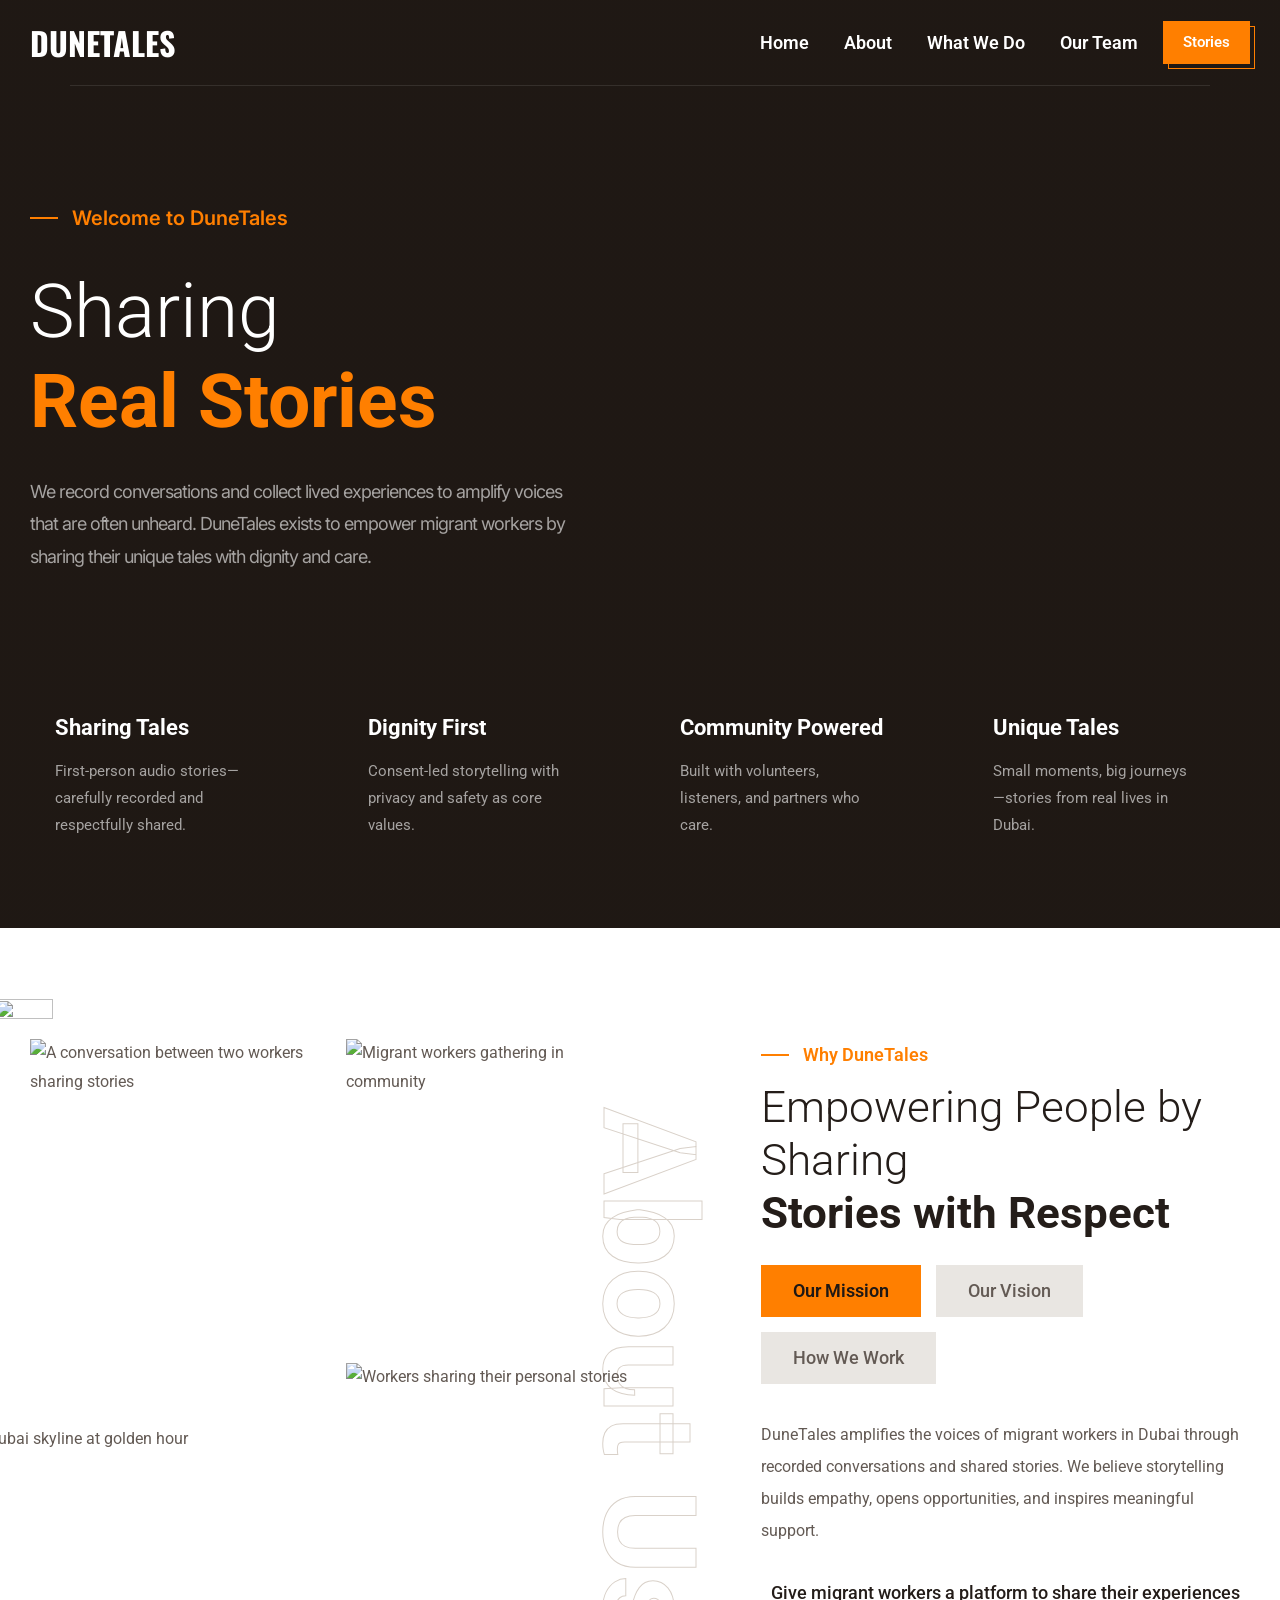
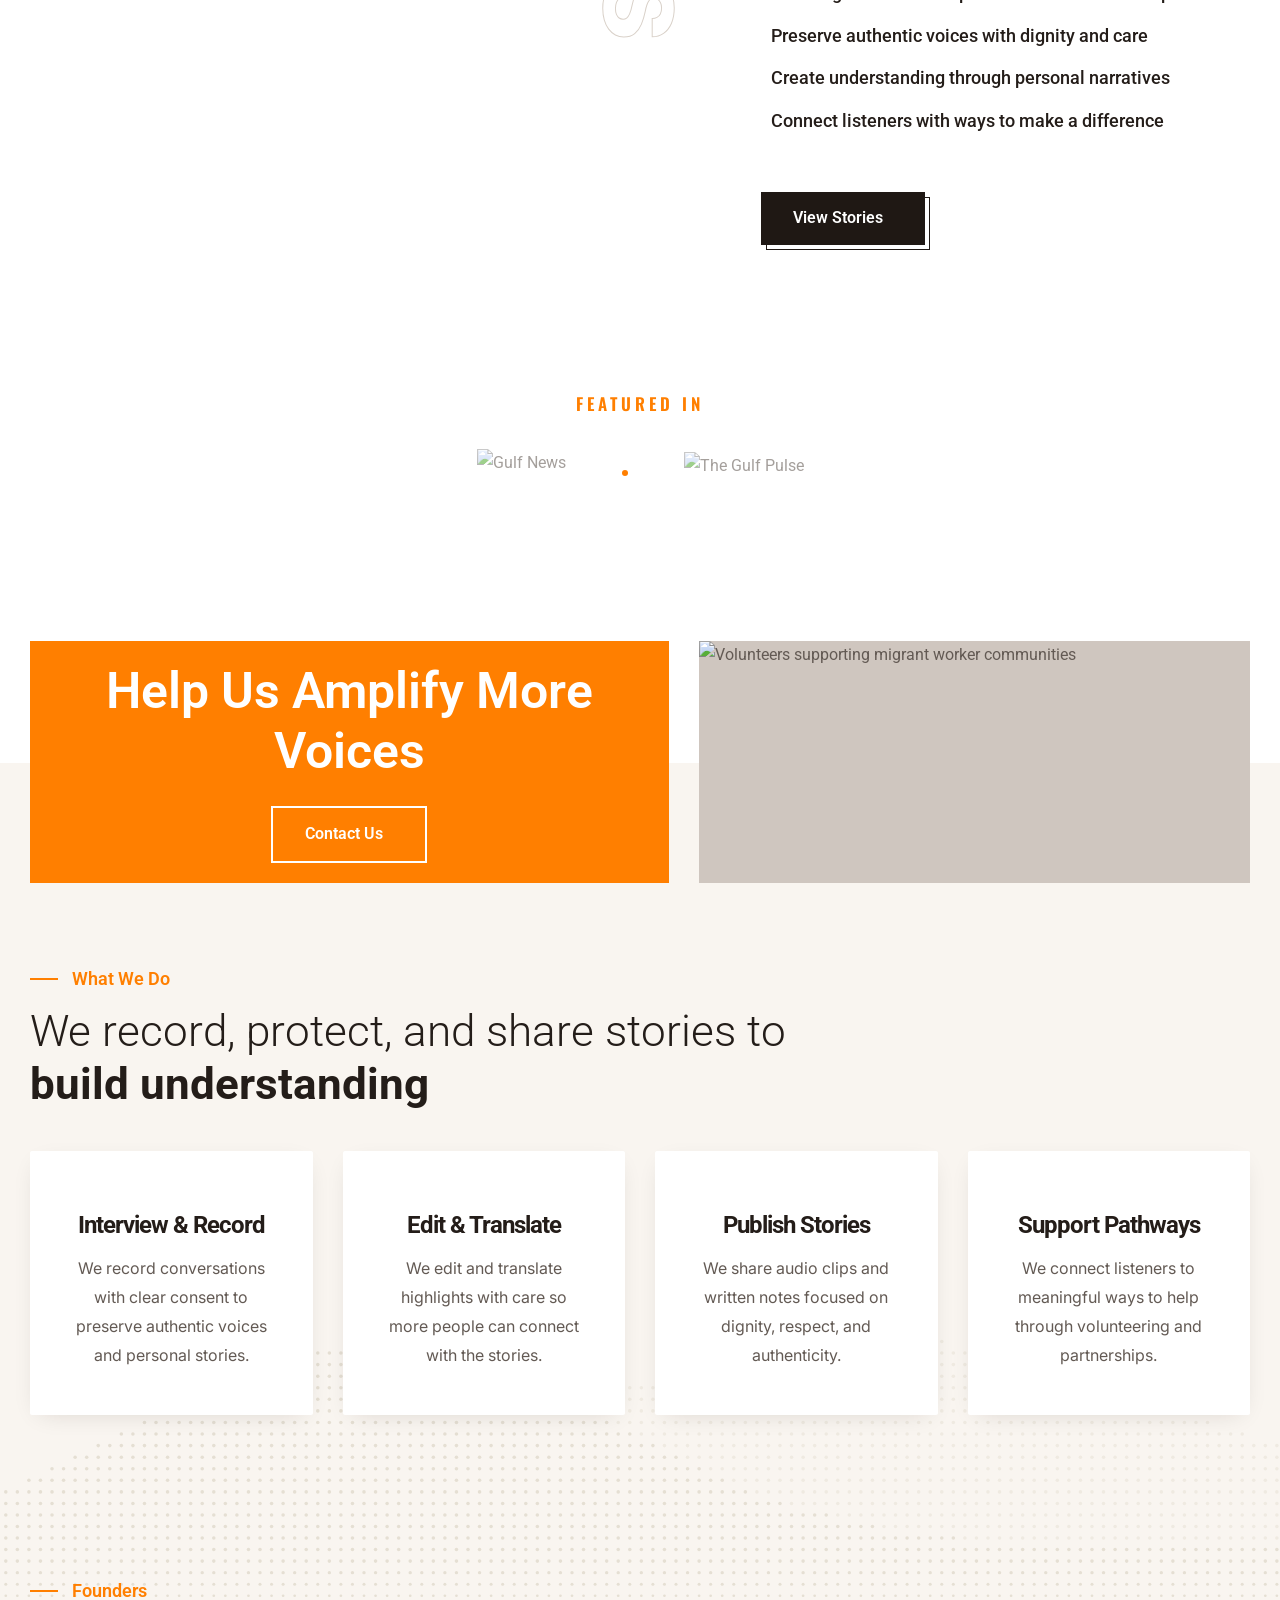
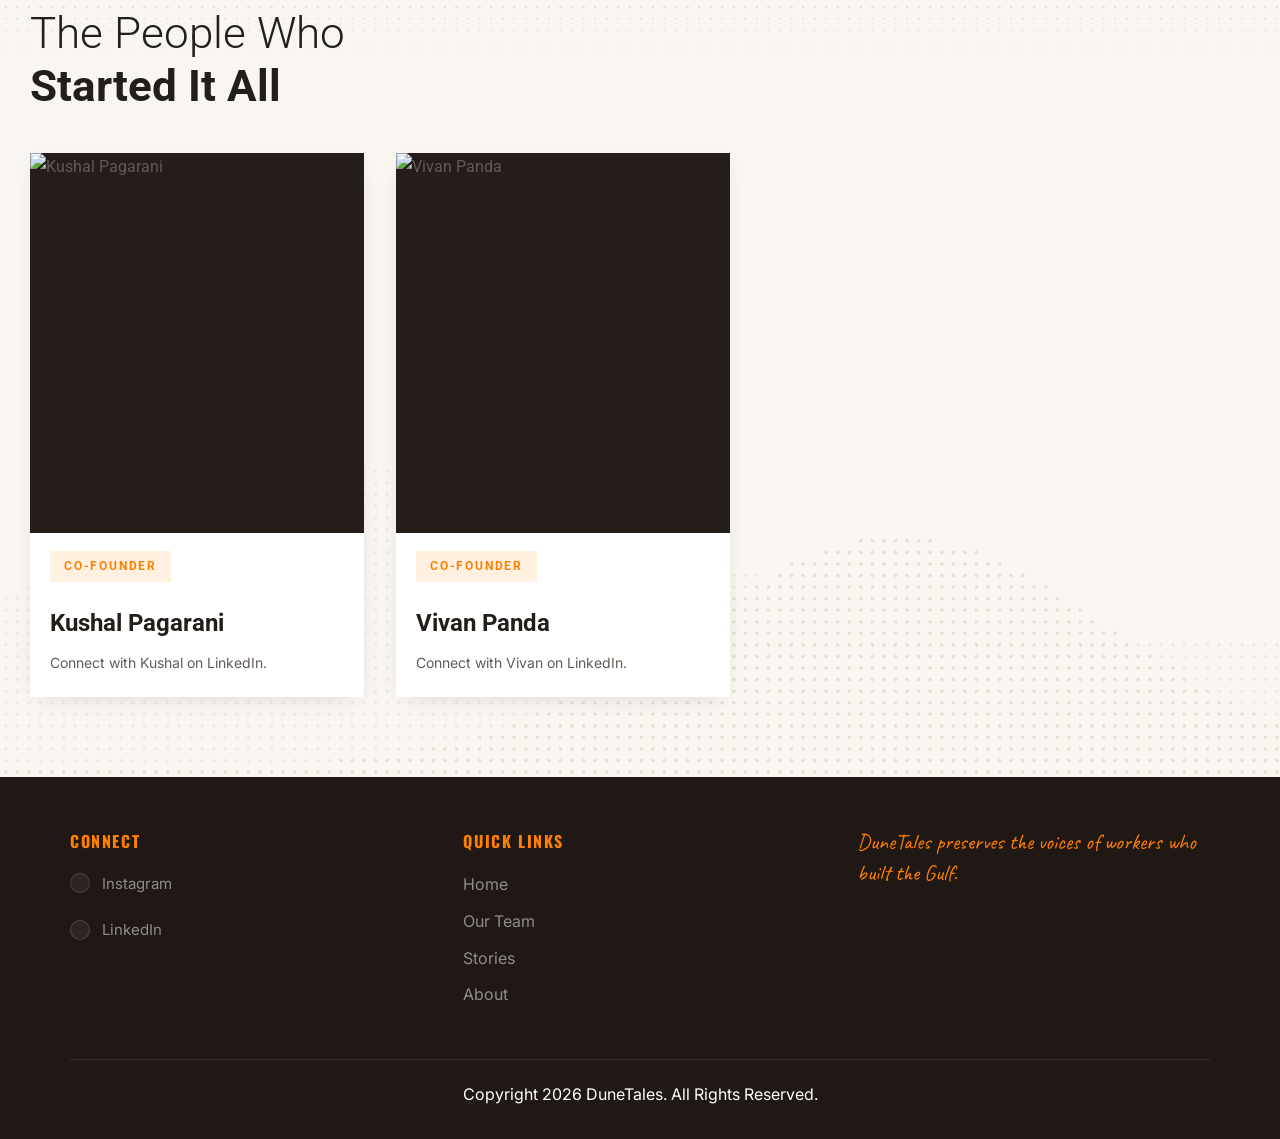
==== index.html @ 38a5aae6 "Landing rework: unified orange palette, motion system, dune motif - Single brand orange #ff7f00 ever" ====
<!DOCTYPE html>
<html lang="en">

<head>
  <meta charset="UTF-8">
  <meta http-equiv="X-UA-Compatible" content="IE=edge">
  <meta name="viewport" content="width=device-width, initial-scale=1.0">
  <title>DuneTales - Voices of Migrant Workers in Dubai</title>

  <!-- 
    - favicon
  -->
  <link rel="shortcut icon" href="./favicon.ico" type="image/svg+xml">

  <!-- 
    - custom css link
  -->
  <link rel="stylesheet" href="./assets/css/style.css?v=ff7f00">

  <!-- 
    - google font link
  -->
  <link rel="preconnect" href="https://fonts.googleapis.com">
  <link rel="preconnect" href="https://fonts.gstatic.com" crossorigin>
  <link
    href="https://fonts.googleapis.com/css2?family=Inter:wght@400;500;600&family=Roboto:wght@300;400;500;700&family=Oswald:wght@600&family=Caveat:wght@500;700&display=swap"
    rel="stylesheet">

  <style>
    /* Continues the warm off-white band started by the What We Do section,
       so the light middle of the page reads as one zone. The dotted dune
       silhouette matches the halftone world map behind What We Do. */
    .team-founders {
      background-color: var(--baby-powder);
      background-image:
        url('./assets/images/founders-dunes-top.svg'),
        url('./assets/images/founders-dunes.svg');
      background-repeat: no-repeat, no-repeat;
      background-position: center top, center bottom;
      background-size: 100% auto, 100% auto;
    }

    .founders-grid {
      display: grid;
      grid-template-columns: repeat(2, 1fr);
      gap: 32px;
      margin-block-start: 40px;
      max-width: 700px;
      align-items: stretch;
    }

    .founder-card {
      background-color: var(--white);
      box-shadow: var(--card-shadow);
      outline: 3px solid transparent;
      transition: outline-color var(--transition-2), transform var(--transition-2), box-shadow var(--transition-2);
      display: flex;
      flex-direction: column;
      min-height: 100%;
      width: 100%;
    }

    .founder-card:hover {
      outline-color: var(--pistachio);
      transform: translateY(-4px);
      box-shadow: var(--card-shadow-hover);
    }

    .founder-photo-placeholder {
      width: 100%;
      height: 380px;
      background-color: var(--eerie-black-2);
      display: flex;
      align-items: center;
      justify-content: center;
      flex-shrink: 0;
      overflow: hidden;
    }

    .founder-photo-placeholder img {
      width: 100%;
      height: 100%;
      object-fit: cover;
      object-position: center top;
      display: block;
    }

    .founder-photo-placeholder img.founder-photo--vivan {
      object-position: center 25%;
    }

    .founder-initials {
      font-family: var(--ff-oswald);
      font-size: 6rem;
      color: hsla(0, 0%, 100%, 0.1);
    }

    .founder-card-body {
      padding: 18px 20px 22px;
    }

    .founder-role-badge {
      display: inline-block;
      background-color: var(--amber-glow);
      color: var(--accent-deep);
      font-size: 1.2rem;
      font-weight: 700;
      text-transform: uppercase;
      letter-spacing: 0.15em;
      padding: 5px 14px;
      margin-block-end: 14px;
    }

    .founder-name {
      margin-block: 8px;
    }

    .founder-bio {
      color: var(--granite-gray);
      font-family: var(--ff-inter);
      font-size: 1.4rem;
      line-height: 1.75;
      margin: 0;
    }

    .team-grid-section {
      background-color: var(--baby-powder);
    }

    .team-list {
      display: grid;
      grid-template-columns: repeat(4, 1fr);
      gap: 32px;
      margin-block-start: 40px;
    }


    .team-card {
      background-color: var(--white);
      box-shadow: var(--card-shadow);
      outline: 3px solid transparent;
      transition: outline-color var(--transition-2), transform var(--transition-2), box-shadow var(--transition-2);
      display: flex;
      flex-direction: column;
      width: 100%;
    }

    .team-card:hover {
      outline-color: var(--pistachio);
      transform: translateY(-4px);
      box-shadow: var(--card-shadow-hover);
    }

    .team-card-photo {
      width: 100%;
      aspect-ratio: 4 / 3.5;
      background-color: var(--eerie-black-2);
      position: relative;
      overflow: hidden;
      display: flex;
      align-items: center;
      justify-content: center;
      flex-shrink: 0;
    }

    .team-initials {
      font-family: var(--ff-oswald);
      font-size: 6rem;
      font-weight: 600;
      color: hsla(0, 0%, 100%, 0.12);
    }

    .team-card-accent-bar {
      position: absolute;
      bottom: 0;
      left: 0;
      right: 0;
      height: 5px;
      background-color: var(--pistachio);
    }

    .team-card-body {
      padding: 16px 18px 20px;
    }

    .team-card-role {
      font-size: 1.1rem;
      font-weight: 700;
      text-transform: uppercase;
      letter-spacing: 0.15em;
      color: var(--accent-deep);
      display: block;
      margin-block-end: 6px;
    }

    .team-card-name {
      font-size: 2rem;
      margin-block: 4px 10px;
    }

    .team-card-text {
      font-family: var(--ff-inter);
      font-size: 1.4rem;
      line-height: 1.75;
      color: var(--granite-gray);
      margin: 0;
    }


    @media (max-width: 900px) {
      .founders-grid {
        grid-template-columns: repeat(2, 1fr);
      }

      .team-list {
        grid-template-columns: repeat(2, 1fr);
      }
    }

    @media (max-width: 600px) {
      .founders-grid {
        grid-template-columns: 1fr;
      }
    }

    @media (max-width: 560px) {
      .team-list {
        grid-template-columns: 1fr;
      }
    }
  </style>
</head>

<body>

  <!-- 
    - #HEADER
  -->

  <header class="header" data-header>
    <div class="container">

      <h1>
        <a href="/" class="logo">DuneTales</a>
      </h1>

      <button class="nav-open-btn" aria-label="Open Menu" data-nav-open-btn>
        <ion-icon name="menu-outline"></ion-icon>
      </button>

      <nav class="navbar" data-navbar>

        <button class="nav-close-btn" aria-label="Close Menu" data-nav-close-btn>
          <ion-icon name="close-outline"></ion-icon>
        </button>

        <a href="/" class="logo">DuneTales</a>

        <ul class="navbar-list">

          <li>
            <a href="/" class="navbar-link">
              <span>Home</span>

              <ion-icon name="chevron-forward-outline" aria-hidden="true"></ion-icon>
            </a>
          </li>

          <li class="desktop-only">
            <a href="/#about" class="navbar-link">
              <span>About</span>

              <ion-icon name="chevron-forward-outline" aria-hidden="true"></ion-icon>
            </a>
          </li>

          <li class="desktop-only">
            <a href="/#service" class="navbar-link">
              <span>What We Do</span>

              <ion-icon name="chevron-forward-outline" aria-hidden="true"></ion-icon>
            </a>
          </li>

          <li class="desktop-only">
            <a href="/#team" class="navbar-link">
              <span>Our Team</span>
              <ion-icon name="chevron-forward-outline" aria-hidden="true"></ion-icon>
            </a>
          </li>

          <li>
            <a href="/stories" class="btn btn-primary navbar-btn">
              <span>Stories</span>
            </a>
          </li>

        </ul>

      </nav>



    </div>
  </header>





  <main>
    <article>

      <!-- 
        - #HERO
      -->

      <section class="hero" id="home">
        <div class="container">

          <p class="section-subtitle">
            <span>Welcome to DuneTales</span>
          </p>

          <h2 class="h1 hero-title">
            Sharing <strong>Real Stories</strong>
          </h2>

          <p class="hero-text">
            We record conversations and collect lived experiences to amplify voices that are often unheard.
            DuneTales exists to empower migrant workers by sharing their unique tales with dignity and care.
          </p>

        </div>
      </section>





      <!-- 
        - #FEATURES
      -->

      <section class="section features">
        <div class="container">

          <ul class="features-list">

            <li class="features-item" data-reveal>
              <div class="item-icon">
                <ion-icon name="mic-outline"></ion-icon>
              </div>

              <div>
                <h3 class="h4 item-title">Sharing Tales</h3>

                <p class="item-text">
                  First-person audio stories—carefully recorded and respectfully shared.
                </p>
              </div>
            </li>

            <li class="features-item" data-reveal style="--reveal-delay: 0.08s;">
              <div class="item-icon">
                <ion-icon name="heart-outline"></ion-icon>
              </div>

              <div>
                <h3 class="h4 item-title">Dignity First</h3>

                <p class="item-text">
                  Consent-led storytelling with privacy and safety as core values.
                </p>
              </div>
            </li>

            <li class="features-item" data-reveal style="--reveal-delay: 0.16s;">
              <div class="item-icon">
                <ion-icon name="people-outline"></ion-icon>
              </div>

              <div>
                <h3 class="h4 item-title">Community Powered</h3>

                <p class="item-text">
                  Built with volunteers, listeners, and partners who care.
                </p>
              </div>
            </li>

            <li class="features-item" data-reveal style="--reveal-delay: 0.24s;">
              <div class="item-icon">
                <ion-icon name="book-outline"></ion-icon>
              </div>

              <div>
                <h3 class="h4 item-title">Unique Tales</h3>

                <p class="item-text">
                  Small moments, big journeys—stories from real lives in Dubai.
                </p>
              </div>
            </li>

          </ul>

        </div>
      </section>





      <!-- 
        - #ABOUT
      -->

      <section class="section about" id="about">
        <div class="container">

          <div class="about-banner" data-reveal>

            <h2 class="deco-title">About Us</h2>

            <img src="./assets/images/deco-img.png" width="58" height="261" alt="" class="deco-img">

            <div class="banner-row">

              <div class="banner-col">
                <img src="./assets/images/about-banner-1.jpg" width="315" height="380" loading="lazy" alt="A conversation between two workers sharing stories"
                  class="about-img w-100">

                <img src="./assets/images/about-banner-2.jpg" width="386" height="250" loading="lazy" alt="Dubai skyline at golden hour"
                  class="about-img about-img-2 w-100">
              </div>

              <div class="banner-col">
                <img src="./assets/images/about-banner-3.jpg" width="250" height="277" loading="lazy" alt="Migrant workers gathering in community"
                  class="about-img about-img-3 w-100">

                <img src="./assets/images/about-banner-4.jpg" width="315" height="380" loading="lazy" alt="Workers sharing their personal stories"
                  class="about-img w-100">
              </div>

            </div>

          </div>

          <div class="about-content" data-reveal style="--reveal-delay: 0.1s;">

            <p class="section-subtitle">
              <span>Why DuneTales</span>
            </p>

            <h2 class="h2 section-title">
              Empowering People by Sharing <strong>Stories with Respect</strong>
            </h2>

            <ul class="tab-nav">

              <li>
                <button class="tab-btn active" onclick="showTab(0)">Our Mission</button>
              </li>

              <li>
                <button class="tab-btn" onclick="showTab(1)">Our Vision</button>
              </li>

              <li>
                <button class="tab-btn" onclick="showTab(2)">How We Work</button>
              </li>

            </ul>

            <!-- Tab 1: Our Mission -->
            <div class="tab-content" id="tab-0">

              <p class="section-text">
                DuneTales amplifies the voices of migrant workers in Dubai through recorded conversations and shared stories.
                We believe storytelling builds empathy, opens opportunities, and inspires meaningful support.
              </p>

              <ul class="tab-list">

                <li class="tab-item">
                  <div class="item-icon">
                    <ion-icon name="checkmark-circle"></ion-icon>
                  </div>

                  <p class="tab-text">Give migrant workers a platform to share their experiences</p>
                </li>

                <li class="tab-item">
                  <div class="item-icon">
                    <ion-icon name="checkmark-circle"></ion-icon>
                  </div>

                  <p class="tab-text">Preserve authentic voices with dignity and care</p>
                </li>

                <li class="tab-item">
                  <div class="item-icon">
                    <ion-icon name="checkmark-circle"></ion-icon>
                  </div>

                  <p class="tab-text">Create understanding through personal narratives</p>
                </li>

                <li class="tab-item">
                  <div class="item-icon">
                    <ion-icon name="checkmark-circle"></ion-icon>
                  </div>

                  <p class="tab-text">Connect listeners with ways to make a difference</p>
                </li>

              </ul>

              <button onclick="window.location.href='/stories'" class="btn btn-secondary">
                <span>View Stories</span>

                <ion-icon name="arrow-forward-outline" aria-hidden="true"></ion-icon>
              </button>

            </div>

            <!-- Tab 2: Our Vision -->
            <div class="tab-content" id="tab-1" style="display: none;">

              <p class="section-text">
                We envision a world where every migrant worker's story is heard, valued, and respected.
                A future where storytelling bridges communities and drives positive change.
              </p>

              <ul class="tab-list">

                <li class="tab-item">
                  <div class="item-icon">
                    <ion-icon name="checkmark-circle"></ion-icon>
                  </div>

                  <p class="tab-text">A global archive of migrant worker experiences</p>
                </li>

                <li class="tab-item">
                  <div class="item-icon">
                    <ion-icon name="checkmark-circle"></ion-icon>
                  </div>

                  <p class="tab-text">Greater empathy and awareness in host communities</p>
                </li>

                <li class="tab-item">
                  <div class="item-icon">
                    <ion-icon name="checkmark-circle"></ion-icon>
                  </div>

                  <p class="tab-text">Stronger support networks for workers far from home</p>
                </li>

                <li class="tab-item">
                  <div class="item-icon">
                    <ion-icon name="checkmark-circle"></ion-icon>
                  </div>

                  <p class="tab-text">Stories that inspire policy and social change</p>
                </li>

              </ul>

              <button onclick="window.location.href='/stories'" class="btn btn-secondary">
                <span>View Stories</span>

                <ion-icon name="arrow-forward-outline" aria-hidden="true"></ion-icon>
              </button>

            </div>

            <!-- Tab 3: How We Work -->
            <div class="tab-content" id="tab-2" style="display: none;">

              <p class="section-text">
                Our process is built on trust, consent, and collaboration. We work directly with migrant communities
                to capture and share their stories in ways that protect and empower them.
              </p>

              <ul class="tab-list">

                <li class="tab-item">
                  <div class="item-icon">
                    <ion-icon name="checkmark-circle"></ion-icon>
                  </div>

                  <p class="tab-text">Collect stories with informed, clear consent</p>
                </li>

                <li class="tab-item">
                  <div class="item-icon">
                    <ion-icon name="checkmark-circle"></ion-icon>
                  </div>

                  <p class="tab-text">Edit and translate with cultural sensitivity</p>
                </li>

                <li class="tab-item">
                  <div class="item-icon">
                    <ion-icon name="checkmark-circle"></ion-icon>
                  </div>

                  <p class="tab-text">Protect privacy and anonymity when requested</p>
                </li>

                <li class="tab-item">
                  <div class="item-icon">
                    <ion-icon name="checkmark-circle"></ion-icon>
                  </div>

                  <p class="tab-text">Share through audio clips and written highlights</p>
                </li>

              </ul>

              <button onclick="window.location.href='/stories'" class="btn btn-secondary">
                <span>View Stories</span>

                <ion-icon name="arrow-forward-outline" aria-hidden="true"></ion-icon>
              </button>

            </div>

          </div>

        </div>
      </section>





      <!--
        - #PRESS
      -->

      <section class="press-strip">
        <div class="container" data-reveal>
          <p class="press-strip__eyebrow">Featured in</p>
          <div class="press-strip__logos">
            <a class="press-strip__logo" href="https://gulfnews.com/uae/people/how-growing-up-in-the-uae-shaped-pride-purpose-for-these-indian-students-1.500576929" target="_blank" rel="noopener" aria-label="Read the Gulf News article about DuneTales (opens in a new tab)">
              <img src="./assets/images/press/gulf-news.svg" alt="Gulf News" loading="lazy">
            </a>
            <span class="press-strip__dot" aria-hidden="true"></span>
            <a class="press-strip__logo" href="https://thegulfpulse.com/dubai-students-dunetales-migrant-worker-stories/" target="_blank" rel="noopener" aria-label="Read The Gulf Pulse article about DuneTales (opens in a new tab)">
              <img src="./assets/images/press/the-gulf-pulse.svg" alt="The Gulf Pulse" loading="lazy">
            </a>
          </div>
        </div>
      </section>




      <!--
        - #CTA
      -->

      <section class="section cta">
        <div class="container">

          <div class="cta-content" data-reveal>
            <h2 class="h2 section-title">Help Us Amplify More Voices</h2>

            <a href="mailto:dunetalesdubai@gmail.com" class="btn btn-outline">
              <span>Contact Us</span>

              <ion-icon name="mail-outline" aria-hidden="true"></ion-icon>
            </a>
          </div>

          <figure class="cta-banner" data-reveal style="--reveal-delay: 0.1s;">
            <img src="./assets/images/cta-banner.jpg" width="520" height="228" loading="lazy" alt="Volunteers supporting migrant worker communities"
              class="img-cover">
          </figure>

        </div>
      </section>





      <!-- 
        - #SERVICE
      -->

      <section class="section service" id="service"
        style="background-image: url('./assets/images/service-map.png'), url('./assets/images/dunes-service-bottom.svg'); background-position: center top, center bottom; background-repeat: no-repeat, no-repeat; background-size: auto, 100% auto;">
        <div class="container">

          <p class="section-subtitle">
            <span>What We Do</span>
          </p>

          <h2 class="h2 section-title">
            We record, protect, and share stories to <strong>build understanding</strong>
          </h2>

          <ul class="service-list">

            <li data-reveal>
              <div class="service-card">

                <div class="card-icon">
                  <ion-icon name="mic-outline"></ion-icon>
                </div>

                <h3 class="h3 card-title">Interview & Record</h3>

                <p class="card-text">
                  We record conversations with clear consent to preserve authentic voices and personal stories.
                </p>

              </div>
            </li>

            <li data-reveal style="--reveal-delay: 0.08s;">
              <div class="service-card">

                <div class="card-icon">
                  <ion-icon name="document-text-outline"></ion-icon>
                </div>

                <h3 class="h3 card-title">Edit & Translate</h3>

                <p class="card-text">
                  We edit and translate highlights with care so more people can connect with the stories.
                </p>

              </div>
            </li>

            <li data-reveal style="--reveal-delay: 0.16s;">
              <div class="service-card">

                <div class="card-icon">
                  <ion-icon name="megaphone-outline"></ion-icon>
                </div>

                <h3 class="h3 card-title">Publish Stories</h3>

                <p class="card-text">
                  We share audio clips and written notes focused on dignity, respect, and authenticity.
                </p>

              </div>
            </li>

            <li data-reveal style="--reveal-delay: 0.24s;">
              <div class="service-card">

                <div class="card-icon">
                  <ion-icon name="hand-left-outline"></ion-icon>
                </div>

                <h3 class="h3 card-title">Support Pathways</h3>

                <p class="card-text">
                  We connect listeners to meaningful ways to help through volunteering and partnerships.
                </p>

              </div>
            </li>

          </ul>

        </div>
      </section>





      <!--
        - #TEAM
      -->

      <section class="section team-founders" id="team">
        <div class="container">

          <p class="section-subtitle">
            <span>Founders</span>
          </p>
          <h2 class="h2 section-title">The People Who <strong>Started It All</strong></h2>

          <div class="founders-grid" data-reveal>

            <a class="founder-card" href="https://www.linkedin.com/in/kushal-pagarani-333874226/" target="_blank" rel="noopener">
              <div class="founder-photo-placeholder">
                <img src="./assets/images/kushal.png" alt="Kushal Pagarani">
              </div>
              <div class="founder-card-body">
                <span class="founder-role-badge">Co-Founder</span>
                <h3 class="h3 founder-name">Kushal Pagarani</h3>
                <p class="founder-bio">Connect with Kushal on LinkedIn.</p>
              </div>
            </a>

            <a class="founder-card" href="https://www.linkedin.com/in/vivanpanda/" target="_blank" rel="noopener">
              <div class="founder-photo-placeholder">
                <img src="./assets/images/vivan.png" alt="Vivan Panda" class="founder-photo--vivan">
              </div>
              <div class="founder-card-body">
                <span class="founder-role-badge">Co-Founder</span>
                <h3 class="h3 founder-name">Vivan Panda</h3>
                <p class="founder-bio">Connect with Vivan on LinkedIn.</p>
              </div>
            </a>

          </div>
        </div>
      </section>

      <!-- Real team members to be added here.
      <section class="section team-grid-section">
        <div class="container">

          <p class="section-subtitle">
            <span>The Full Team</span>
          </p>
          <h2 class="h2 section-title">The People Who <strong>Make It Happen</strong></h2>

          <ul class="team-list">

            <li>
              <div class="team-card">
                <div class="team-card-photo">
                  <div class="team-initials" aria-hidden="true">S</div>
                  <div class="team-card-accent-bar" aria-hidden="true"></div>
                </div>
                <div class="team-card-body">
                  <span class="team-card-role">Editor &amp; Translator</span>
                  <h3 class="h3 team-card-name">Sara [Surname]</h3>
                  <p class="team-card-text">
                    Translates and shapes raw recordings into stories that
                    travel across languages without losing their heart.
                  </p>
                </div>
              </div>
            </li>

            <li>
              <div class="team-card">
                <div class="team-card-photo">
                  <div class="team-initials" aria-hidden="true">A</div>
                  <div class="team-card-accent-bar" aria-hidden="true"></div>
                </div>
                <div class="team-card-body">
                  <span class="team-card-role">Field Interviewer</span>
                  <h3 class="h3 team-card-name">Ahmad [Surname]</h3>
                  <p class="team-card-text">
                    Meets workers where they are and helps them feel safe enough
                    to share their stories on their own terms.
                  </p>
                </div>
              </div>
            </li>

            <li>
              <div class="team-card">
                <div class="team-card-photo">
                  <div class="team-initials" aria-hidden="true">L</div>
                  <div class="team-card-accent-bar" aria-hidden="true"></div>
                </div>
                <div class="team-card-body">
                  <span class="team-card-role">Digital &amp; Web</span>
                  <h3 class="h3 team-card-name">Lena [Surname]</h3>
                  <p class="team-card-text">
                    Keeps DuneTales accessible online, making sure every story is
                    easy to find, read, and listen to.
                  </p>
                </div>
              </div>
            </li>

            <li>
              <div class="team-card">
                <div class="team-card-photo">
                  <div class="team-initials" aria-hidden="true">A</div>
                  <div class="team-card-accent-bar" aria-hidden="true"></div>
                </div>
                <div class="team-card-body">
                  <span class="team-card-role">Audio Producer</span>
                  <h3 class="h3 team-card-name">[Name]</h3>
                  <p class="team-card-text">
                    Cleans and edits interviews so every voice sounds clear,
                    respectful, and true to the moment.
                  </p>
                </div>
              </div>
            </li>

            <li>
              <div class="team-card">
                <div class="team-card-photo">
                  <div class="team-initials" aria-hidden="true">C</div>
                  <div class="team-card-accent-bar" aria-hidden="true"></div>
                </div>
                <div class="team-card-body">
                  <span class="team-card-role">Community Outreach</span>
                  <h3 class="h3 team-card-name">[Name]</h3>
                  <p class="team-card-text">
                    Builds relationships with worker communities and partners so
                    new voices can be heard with care.
                  </p>
                </div>
              </div>
            </li>

            <li>
              <div class="team-card">
                <div class="team-card-photo">
                  <div class="team-initials" aria-hidden="true">?</div>
                  <div class="team-card-accent-bar" aria-hidden="true"></div>
                </div>
                <div class="team-card-body">
                  <span class="team-card-role">Coming Soon</span>
                  <h3 class="h3 team-card-name">[Name]</h3>
                  <p class="team-card-text">
                    This team member's profile will be added shortly.
                  </p>
                </div>
              </div>
            </li>

          </ul>

        </div>
      </section>
      -->

    </article>
  </main>

  <!-- 
    - #FOOTER
  -->

  <footer class="footer">
    <div class="container">

      <div class="footer__col">
        <h3 class="footer__col-title">Connect</h3>
        <ul class="footer-social">
          <li>
            <a href="https://www.instagram.com/dunetalesdubai/" class="footer-social-link" target="_blank" rel="noopener" aria-label="DuneTales on Instagram">
              <ion-icon name="logo-instagram" aria-hidden="true"></ion-icon>
              <span>Instagram</span>
            </a>
          </li>
          <li>
            <a href="https://www.linkedin.com/company/dunetales/" class="footer-social-link" target="_blank" rel="noopener" aria-label="DuneTales on LinkedIn">
              <ion-icon name="logo-linkedin" aria-hidden="true"></ion-icon>
              <span>LinkedIn</span>
            </a>
          </li>
        </ul>
      </div>

      <div class="footer__col">
        <h3 class="footer__col-title">Quick Links</h3>
        <ul class="footer-list">
          <li><a href="/" class="footer-link">Home</a></li>
          <li><a href="/#team" class="footer-link">Our Team</a></li>
          <li><a href="/stories" class="footer-link">Stories</a></li>
          <li><a href="/#about" class="footer-link">About</a></li>

        </ul>
      </div>

      <div class="footer__col">
        <p class="footer__tagline">DuneTales preserves the voices of workers who built the Gulf.</p>
      </div>

      <div class="footer__bottom">
        <p class="copyright">
          Copyright 2026 <a href="/" class="copyright-link">DuneTales</a>. All Rights Reserved.
        </p>
      </div>

    </div>
  </footer>

  <!-- 
    - #SCROLL TO TOP
  -->
  <button class="scroll-top-btn" data-scroll-top aria-label="Scroll to top">
    <ion-icon name="arrow-up-outline"></ion-icon>
  </button>

  <!-- 
    - custom js link
  -->
  <script src="./assets/js/script.js"></script>

  <script>
    /* Shared scroll reveal. The hidden state only applies under
       .reveal-ready, so nothing disappears if this script fails. */
    const revealEls = document.querySelectorAll('[data-reveal]');

    if (revealEls.length > 0 && 'IntersectionObserver' in window) {
      document.documentElement.classList.add('reveal-ready');

      const observer = new IntersectionObserver((entries) => {
        entries.forEach((entry) => {
          if (entry.isIntersecting) {
            entry.target.classList.add('revealed');
            observer.unobserve(entry.target);
          }
        });
      }, { threshold: 0.15, rootMargin: '0px 0px -40px' });

      revealEls.forEach((el) => observer.observe(el));
    }
  </script>

  <!--
    - ionicon link
  -->
  <script type="module" src="https://unpkg.com/ionicons@5.5.2/dist/ionicons/ionicons.esm.js"></script>
  <script nomodule src="https://unpkg.com/ionicons@5.5.2/dist/ionicons/ionicons.js"></script>

</body>

</html>
---- assets/css/style.css ----
/*-----------------------------------*\
  #style.css
\*-----------------------------------*/

/**
 * copyright 2022 codewithsadee
 */





/*-----------------------------------*\
  #CUSTOM PROPERTY
\*-----------------------------------*/

:root {

  /**
   * colors — "dusk shift" palette
   *
   * Every neutral carries the same warm cast (hue 24–33) so the
   * darks read as desert dusk, not template gray. Legacy variable
   * names are kept and re-pointed so all pages stay in sync.
   *
   * Accent has two tiers:
   *   --pistachio (brand amber)  fills, rules, icons, dark grounds
   *   --accent-deep (ochre)      text-size accents on light grounds
   */

  --bright-yellow-crayola: hsl(40, 100%, 50%);
  --medium-turquoise: hsl(172, 48%, 59%);
  --silver-chalice: hsl(26, 8%, 66%);
  --eerie-black-1: hsl(24, 22%, 10%);
  --eerie-black-2: hsl(24, 18%, 12%);
  --eerie-black-3: hsl(24, 22%, 8%);
  --raisin-black: hsl(24, 18%, 12%);
  --granite-gray: hsl(24, 8%, 36%);
  --sonic-silver: hsl(24, 6%, 45%);
  --pistachio_50: hsla(30, 100%, 50%, 0.5);
  --baby-powder: hsl(33, 45%, 96%);
  --light-gray: hsl(28, 14%, 78%);
  --pistachio: #ff7f00; /* the one brand orange, everywhere */
  --accent-deep: var(--pistachio);
  --amber-glow: hsla(30, 100%, 50%, 0.12);
  --platinum: hsl(30, 14%, 90%);
  --cultured: hsl(30, 16%, 93%);
  --white-60: hsla(0, 0%, 100%, 0.6);
  --white_50: hsla(0, 0%, 100%, 0.5);
  --white_10: hsla(0, 0%, 100%, 0.1);
  --white: hsl(0, 0%, 100%);
  --black: hsl(24, 22%, 8%);
  --jet: hsl(24, 14%, 16%);

  /**
   * typography
   */

  --ff-oswald: 'Oswald', sans-serif;
  --ff-inter: 'Inter', sans-serif;
  --ff-roboto: 'Roboto', sans-serif;

  --fs-1: 13rem;
  --fs-2: 4rem;
  --fs-3: 3.5rem;
  --fs-4: 3rem;
  --fs-5: 2.4rem;
  --fs-6: 2.2rem;
  --fs-7: 2rem;
  --fs-8: 1.8rem;
  --fs-9: 1.5rem;
  --fs-10: 1.4rem;

  --fw-300: 300;
  --fw-500: 500;
  --fw-600: 600;
  --fw-700: 700;

  /**
   * spacing
   */

  --section-padding: 80px;

  /**
   * shadow — warm-tinted so cards sit on sand, not on gray
   */

  --card-shadow: 0 6px 24px -10px hsla(24, 40%, 8%, 0.16);
  --card-shadow-hover: 0 14px 34px -12px hsla(24, 40%, 8%, 0.26);

  /**
   * motion — one easing curve, three durations, everywhere
   */

  --ease-soft: cubic-bezier(0.33, 0.85, 0.4, 0.96);
  --dur-hover: 0.25s;
  --dur-reveal: 0.7s;

  --transition-1: 0.2s var(--ease-soft);
  --transition-2: var(--dur-hover) var(--ease-soft);
  --cubic-in: cubic-bezier(0.51, 0.03, 0.64, 0.28);
  --cubic-out: cubic-bezier(0.33, 0.85, 0.4, 0.96);

}





/*-----------------------------------*\
  #RESET
\*-----------------------------------*/

*,
*::before,
*::after {
  margin: 0;
  padding: 0;
  box-sizing: border-box;
}

li { list-style: none; }

a {
  text-decoration: none;
  color: inherit;
}

a,
img,
span,
time,
input,
strong,
button,
ion-icon { display: block; }

img { height: auto; }

ion-icon { pointer-events: none; }

input,
button {
  background: none;
  border: none;
  font: inherit;
}

input { width: 100%; }

button { cursor: pointer; }

:focus-visible { outline-offset: 4px; }

::selection {
  background-color: var(--pistachio);
  color: var(--eerie-black-1);
}

html {
  font-family: var(--ff-roboto);
  color: var(--granite-gray);
  font-size: 10px;
  scroll-behavior: smooth;
}

body {
  background-color: var(--white);
  font-size: 1.6rem;
  line-height: 1.8;
  overflow-x: hidden;
}

::-webkit-scrollbar { width: 13px; }

::-webkit-scrollbar-track { background-color: var(--cultured); }

::-webkit-scrollbar-thumb { background-color: var(--pistachio); }





/*-----------------------------------*\
  #REUSED STYLE
\*-----------------------------------*/

.container { padding-inline: 15px; }

/* Eyebrow labels: original template typography, opened by a short
   amber rule. On light grounds the text uses the deeper ochre so it
   stays readable. */
.section-subtitle {
  color: var(--color, var(--accent-deep));
  font-size: var(--fs, var(--fs-8));
  font-family: var(--ff, var(--ff-roboto));
  font-weight: var(--fw-600);
  display: flex;
  align-items: center;
  gap: 14px;
}

.section-subtitle::before {
  content: "";
  width: 28px;
  height: 2px;
  background-color: var(--pistachio);
  flex-shrink: 0;
}

/* retire leftover template icons (green-palette era) */
.section-subtitle img { display: none; }

.h1,
.h2 { font-weight: var(--fw-300); }

.h2,
.h3 { line-height: 1.6; }

.h2 {
  font-size: var(--fs-3);
  color: var(--eerie-black-2);
}

.h3 {
  font-size: var(--fs-5);
  color: var(--eerie-black-2);
}

.h4 {
  color: var(--white);
  font-size: var(--fs-6);
}

.btn {
  position: relative;
  background-color: var(--btn-bg, var(--pistachio));
  color: var(--eerie-black-1);
  font-weight: var(--fw-600);
  padding: 12px 32px;
  display: flex;
  align-items: center;
  gap: 10px;
  transition: var(--transition-2);
}

.btn ion-icon {
  --ionicon-stroke-width: 55px;
  font-size: 1.8rem;
}

.btn:not(.btn-outline)::after {
  content: "";
  position: absolute;
  inset: 0;
  border: 1px solid var(--btn-bg, var(--pistachio));
  transform: translate(5px, 5px);
  transition: var(--transition-2);
}

.btn:is(:hover, :focus)::after { transform: translate(0, 0); }

.btn-secondary {
  --btn-bg: var(--eerie-black-1);
  color: var(--white);
}

.btn-secondary:is(:hover, :focus) {
  --btn-bg: var(--pistachio);
  color: var(--eerie-black-1);
}

.btn-outline {
  border: 2px solid currentColor;
  background-color: transparent;
}

.btn-white {
  --btn-bg: var(--platinum);
  color: var(--black);
}

.section { padding-block: var(--section-padding); }

.w-100 { width: 100%; }

.section-text { line-height: 2; }

.img-cover {
  width: 100%;
  height: 100%;
  object-fit: cover;
}




/*-----------------------------------*\
  #HEADER
\*-----------------------------------*/

.lang-switch,
.header-action { display: none; }

.header {
  position: fixed;
  top: 0;
  left: 0;
  width: 100%;
  background-color: transparent;
  padding-block: 10px;
  z-index: 4;
}

.header::after {
  content: "";
  position: absolute;
  bottom: 0;
  left: 50%;
  transform: translateX(-50%);
  width: calc(100% - 140px);
  height: 1px;
  background-color: var(--white_10);
}

.header.active {
  background-color: hsla(24, 22%, 10%, 0.88);
  backdrop-filter: blur(12px);
  -webkit-backdrop-filter: blur(12px);
  box-shadow: 0 1px 0 hsla(30, 100%, 50%, 0.25), 0 10px 30px hsla(24, 40%, 5%, 0.4);
}

.header.active::after { display: none; }

.header .container {
  display: flex;
  justify-content: space-between;
  align-items: center;
  gap: 50px;
}

.logo {
  color: var(--white);
  font-family: var(--ff-oswald);
  font-size: 3.2rem;
  text-transform: uppercase;
}

.nav-open-btn {
  color: var(--white);
  font-size: 3.8rem;
}

.navbar {
  position: fixed;
  background-color: var(--eerie-black-1);
  top: 100%;
  left: 0;
  width: 100%;
  height: 100%;
  outline: 1px solid var(--white_10);
  display: flex;
  flex-direction: column;
  z-index: 1;
  visibility: hidden;
  transition: 0.25s var(--cubic-in);
}

.navbar.active {
  transform: translateY(-100%);
  visibility: visible;
  transition: 0.5s var(--cubic-out);
}

.nav-close-btn {
  color: var(--white);
  font-size: 2.4rem;
  position: absolute;
  top: 15px;
  right: 15px;
}

.nav-close-btn ion-icon { --ionicon-stroke-width: 60px; }

.navbar > .logo {
  font-size: 4rem;
  width: max-content;
  margin-inline: auto;
  margin-block-start: 50px;
}

.navbar-list {
  max-width: 400px;
  width: 100%;
  margin: auto;
  padding-inline: 10px;
  opacity: 0;
  transition: opacity 0.5s var(--ease-soft);
  transition-delay: 0s;
}

.navbar.active .navbar-list {
  opacity: 1;
  transition-delay: 0.25s;
}

.navbar-link {
  color: var(--white);
  font-size: var(--fs-9);
  font-weight: var(--fw-500);
  text-transform: uppercase;
  display: flex;
  justify-content: space-between;
  align-items: center;
  padding-inline: 10px 15px;
  padding-block: 8px;
  transition: var(--transition-1);
}

.navbar-link:is(:hover, :focus) { background-color: var(--pistachio); }

/* navbar button keeps the original white label */
.navbar-btn { color: var(--white); }

.navbar-btn.is-active {
  outline: 2px solid var(--pistachio);
  outline-offset: 2px;
}

/* Hide on mobile menu, show on desktop */
.desktop-only { display: none; }





/*-----------------------------------*\
  #HERO
\*-----------------------------------*/

.hero {
  background-color: var(--eerie-black-1);
  color: var(--white);
  min-height: 700px;
  padding-block: 120px 60px;
  display: grid;
  align-items: center;
}

.hero .section-subtitle {
  --color: var(--pistachio);
  --ff: var(--ff-inter);
  --fs: var(--fs-7);
}

.hero-title {
  font-size: var(--fs-2);
  margin-block: 30px;
  line-height: 1.2;
}

.hero-title strong { color: var(--pistachio); }

.hero-text {
  font-family: var(--ff-inter);
  font-size: var(--fs-8);
  letter-spacing: -1px;
  max-width: 50ch;
  margin-block-end: 30px;
  color: var(--white-60);
}

/* Orchestrated load-in: eyebrow, title, text rise in sequence.
   Uses the same distance and easing as the scroll reveals. */
@keyframes hero-rise {
  from {
    opacity: 0;
    transform: translateY(22px);
  }
  to {
    opacity: 1;
    transform: translateY(0);
  }
}

.hero .section-subtitle,
.hero-title,
.hero-text {
  animation: hero-rise var(--dur-reveal) var(--ease-soft) both;
}

.hero-title { animation-delay: 0.12s; }

.hero-text { animation-delay: 0.24s; }





/*-----------------------------------*\
  #FEATURES
\*-----------------------------------*/

.features {
  padding-block-start: 0;
  background-color: var(--eerie-black-1);
}

.features-list {
  display: grid;
  gap: 30px;
}

.features-item {
  display: flex;
  align-items: flex-start;
  gap: 25px;
}

.features-item .item-icon {
  color: var(--pistachio);
  font-size: 5.5rem;
  margin-block-start: 10px;
} 

.features-item .item-icon ion-icon { --ionicon-stroke-width: 25px; }

.features-item .item-title { margin-block-end: 10px; }

.features-item .item-text {
  max-width: 25ch;
  color: var(--white-60);
  font-size: var(--fs-9);
}





/*-----------------------------------*\
  #ABOUT
\*-----------------------------------*/

.about { padding-block-start: 120px; }

.about-banner {
  position: relative;
  max-width: max-content;
  margin-block-end: 30px;
}

.deco-title {
  font-size: var(--fs-1);
  font-weight: var(--fw-700);
  white-space: nowrap;
  line-height: 0.5;
  color: transparent;
  -webkit-text-fill-color: transparent;
  -webkit-text-stroke: 1px hsl(30, 18%, 82%);
  transform-origin: top left;
  transform: rotate(0.25turn);
  position: absolute;
  top: 55%;
  left: 100%;
  z-index: -1;
}

.deco-img {
  position: absolute;
  top: -40px;
  left: 0;
  z-index: -1;
}

.about-img {
  max-width: max-content;
  margin-block-end: 30px;
}

.about .section-subtitle { margin-block-end: 10px; }

.tab-nav {
  display: flex;
  flex-wrap: wrap;
  gap: 15px;
  margin-block: 25px 35px;
}

.tab-btn {
  background-color: var(--platinum);
  color: var(--granite-gray);
  font-size: var(--fs-8);
  font-weight: var(--fw-500);
  padding: 10px 32px;
}

.tab-btn {
  transition: var(--transition-2);
}

.tab-btn:is(:hover, :focus-visible) { color: var(--eerie-black-2); }

.tab-btn.active {
  background-color: var(--pistachio);
  color: var(--eerie-black-1);
  font-weight: var(--fw-600);
}

.tab-list { margin-block: 25px 50px; }

.tab-item {
  display: flex;
  align-items: center;
  gap: 10px;
  padding-block: 5px;
}

.tab-item .item-icon {
  font-size: 3rem;
  color: var(--pistachio);
}

.tab-text {
  color: var(--eerie-black-2);
  font-size: var(--fs-8);
  font-weight: var(--fw-500);
}





/*-----------------------------------*\
  #CTA
\*-----------------------------------*/

.cta-content {
  background-color: var(--pistachio);
  text-align: center;
  padding: 50px 15px;
  margin-block-end: 30px;
  display: flex;
  flex-direction: column;
  justify-content: center;
  min-height: 228px;
}

.cta .section-title {
  color: var(--white);
  font-size: var(--fs-4);
  font-weight: var(--fw-600);
  line-height: 1.2;
  margin-block-end: 25px;
}

.cta .btn-outline {
  margin-inline: auto;
  color: var(--white);
}

.cta .btn-outline:is(:hover, :focus) {
  background-color: var(--eerie-black-1);
  border-color: var(--eerie-black-1);
  color: var(--white);
}

.cta-banner { background-color: var(--light-gray); }





/*-----------------------------------*\
  #SERVICE
\*-----------------------------------*/

.service {
  background-color: var(--baby-powder);
  background-repeat: no-repeat;
  background-position: center top;
  margin-block-start: -200px;
  padding-block-start: 200px;
}

.service .section-title { margin-block: 10px 40px; }

.service-list {
  display: grid;
  gap: 30px;
}

.service-card {
  background-color: var(--white);
  text-align: center;
  padding: 45px 40px;
  border-radius: 2px;
  outline: 3px solid transparent;
  box-shadow: var(--card-shadow);
  transition: outline-color var(--transition-2), transform var(--transition-2), box-shadow var(--transition-2);
}

.service-card:is(:hover, :focus-within) {
  outline-color: var(--pistachio);
  transform: translateY(-4px);
  box-shadow: var(--card-shadow-hover);
}

.service-card .card-icon {
  color: var(--pistachio);
  font-size: 7rem;
  max-width: max-content;
  margin-inline: auto;
}

.service-card .card-icon ion-icon { --ionicon-stroke-width: 20px; }

.service-card .card-title {
  letter-spacing: -1px;
  margin-block: 10px;
}

.service-card .card-text { font-family: var(--ff-inter); }

.btn-link {
  display: flex;
  justify-content: center;
  align-items: center;
  gap: 5px;
  color: var(--silver-chalice);
  font-size: var(--fs-8);
  font-weight: var(--fw-600);
  margin-block-start: 15px;
}

.btn-link span { text-decoration: underline; }





/*-----------------------------------*\
  #DONATE
\*-----------------------------------*/

.donate-list {
  display: grid;
  gap: 60px;
}

.donate-card { box-shadow: var(--card-shadow); }

.donate-card .card-banner { background-color: var(--light-gray); }

.donate-card .card-content {
  background-color: var(--white);
  padding: 35px;
}

.progress-wrapper {
  display: flex;
  justify-content: space-between;
  align-items: center;
}

.progress-text {
  display: flex;
  gap: 5px;
  font-size: var(--fs-8);
}

.progress-text data {
  color: var(--eerie-black-2);
  font-weight: var(--fw-600);
}

.donate-card .card-title { --fs-5: 2.1rem; }

.progress-box {
  background-color: var(--cultured);
  border-radius: 20px;
  margin-block: 10px 20px;
}

.progress {
  height: 6px;
  width: 83%;
  background-color: var(--pistachio);
  border-radius: inherit;
}

.progress-value {
  color: var(--pistachio);
  font-size: var(--fs-7);
  font-weight: var(--fw-600);
}

.card-wrapper {
  display: flex;
  flex-wrap: wrap;
  justify-content: space-between;
  align-items: center;
  gap: 5px;
  margin-block: 15px;
}

.donate-card .card-wrapper-text {
  display: flex;
  gap: 5px;
}

.donate-card .card-wrapper-text span {
  color: var(--sonic-silver);
  font-weight: var(--fw-500);
}

.card-wrapper-text data { font-weight: var(--fw-600); }

.card-wrapper-text .green { color: var(--pistachio); }

.card-wrapper-text .yellow { color: var(--bright-yellow-crayola); }

.card-wrapper-text .cyan { color: var(--medium-turquoise); }





/*-----------------------------------*\
  #TESTIMONIALS
\*-----------------------------------*/

.testi { background-color: var(--jet); }

.testi-content { padding: var(--section-padding) 15px; }

.testi .section-title {
  color: var(--white);
  margin-block: 10px 40px;
}

.testi-card { color: var(--white); }

.testi-text,
.testi-name { font-size: var(--fs-8); }

.testi-text,
.testi-title { font-family: var(--ff-inter); }

.testi-text {
  padding-block-end: 30px;
  border-block-end: 1px solid var(--white_10);
  margin-block: 20px 30px;
}

.testi-title {
  color: var(--white_50);
  font-size: var(--fs-10);
}

.testi-banner { background-color: var(--light-gray); }





/*-----------------------------------*\
  #PARTNER
\*-----------------------------------*/

.partner { background-color: var(--baby-powder); }

.partner .container {
  display: flex;
  flex-wrap: wrap;
  justify-content: center;
  align-items: center;
  gap: 50px;
}

.partner-logo .color,
.partner-logo:is(:hover, :focus) .gray { display: none; }

.partner-logo:is(:hover, :focus) .color,
.partner-logo .gray { display: block; }





/*-----------------------------------*\
  #EVENT
\*-----------------------------------*/

.event { padding-block-end: 120px; }

.event .section-subtitle { justify-content: center; }

.event .section-title {
  text-align: center;
  margin-block: 15px 50px;
}

.event-list {
  display: grid;
  gap: 30px;
  margin-block-end: 70px;
}

.event-card {
  border: 1px solid var(--platinum);
  padding: 40px 30px;
  border-radius: 2px;
  outline: 3px solid transparent;
  transition: var(--transition-2);
}

.event-card:is(:hover, :focus-within) {
  outline-color: var(--pistachio);
  transform: translateY(-4px);
  box-shadow: var(--card-shadow-hover);
}

.event-card .card-time {
  background-color: var(--pistachio);
  color: var(--white);
  font-weight: var(--fw-600);
  line-height: 1.3;
  max-width: max-content;
  padding: 10px 20px;
  border-radius: 8px;
  box-shadow: 0 10px 15px var(--pistachio_50);
}

.event-card .card-time .month { font-size: 2.1rem; }

.event-card .card-time .date { font-size: var(--fs-4); }

.event-card .card-subtitle {
  margin-block: 30px 5px;
  color: var(--pistachio);
  font-size: var(--fs-8);
  font-weight: var(--fw-600);
  letter-spacing: -1px;
}

.event-card .card-title {
  color: var(--eerie-black-2);
  letter-spacing: -1px;
}

.event-card .card-text {
  font-family: var(--ff-inter);
  margin-block: 5px 30px;
}

.event .btn-secondary { margin-inline: auto; }





/*-----------------------------------*\
  #INSTA POST
\*-----------------------------------*/

.insta-post-link {
  position: relative;
  background-color: var(--eerie-black-1);
  overflow: hidden;
}

.insta-post-link > img { transition: var(--transition-2); }

.insta-post-link:is(:hover, :focus) > img {
  transform: scale(1.1);
  opacity: 0.5;
}

.insta-post-link > ion-icon {
  color: var(--white);
  font-size: 5rem;
  position: absolute;
  top: 50%;
  left: 50%;
  transform: translate(-50%, -50%);
  opacity: 0;
  transition: var(--transition-2);
}

.insta-post-link:is(:hover, :focus) > ion-icon { opacity: 1; }

.insta-post-list {
  display: flex;
  overflow-x: auto;
  scroll-snap-type: inline mandatory;
}

.insta-post-list::-webkit-scrollbar { display: none; }

.insta-post-item {
  min-width: 90%;
  scroll-snap-align: center;
}







/*-----------------------------------*\
  #FOOTER
\*-----------------------------------*/

.footer {
  background-color: var(--eerie-black-1);
  color: var(--white);
  font-family: var(--ff-inter);
  padding-block: 50px 30px;
}

.footer .container {
  max-width: 1200px;
  margin-inline: auto;
  padding-inline: 30px;
  display: flex;
  flex-wrap: wrap;
  gap: 40px;
  background-color: transparent;
}

.footer__col {
  flex: 1 1 200px;
  min-width: 180px;
}

.footer__col-title {
  font-family: var(--ff-oswald);
  font-size: 1.6rem;
  text-transform: uppercase;
  letter-spacing: 0.1em;
  color: var(--pistachio);
  margin-block-end: 14px;
}

.footer__tagline {
  font-family: 'Caveat', cursive;
  font-size: 2.2rem;
  color: var(--pistachio);
  line-height: 1.4;
}

.footer-list {
  display: flex;
  flex-direction: column;
  gap: 8px;
  margin-block-end: 0;
}

.footer-link,
.copyright-link {
  text-decoration: none;
  transition: var(--transition-2);
}

.footer-link { color: var(--white_50); }

.footer-link:is(:hover, :focus),
.copyright-link:is(:hover, :focus) {
  color: var(--pistachio);
}

.footer-social {
  display: flex;
  flex-direction: column;
  gap: 14px;
  margin-block-end: 0;
}

.footer-social-link {
  display: inline-flex;
  align-items: center;
  gap: 12px;
  color: var(--white_50);
  font-size: 1.5rem;
  text-decoration: none;
  transition: var(--transition-2);
}

.footer-social-link ion-icon {
  font-size: 1.9rem;
  padding: 9px;
  color: var(--white);
  background-color: hsla(0, 0%, 100%, 0.06);
  border: 1px solid hsla(0, 0%, 100%, 0.14);
  border-radius: 50%;
  transition: var(--transition-2);
}

.footer-social-link:is(:hover, :focus) {
  color: var(--pistachio);
}

.footer-social-link:is(:hover, :focus) ion-icon {
  color: var(--eerie-black-1);
  background-color: var(--pistachio);
  border-color: var(--pistachio);
  transform: translateY(-2px);
}

.footer__bottom {
  width: 100%;
  border-top: 1px solid rgba(255,255,255,0.1);
  padding-top: 20px;
  margin-top: 10px;
}

.copyright { text-align: center; width: 100%; }

.copyright-link { display: inline-block; }


/*-----------------------------------*\
  #SCROLL TO TOP
\*-----------------------------------*/

.scroll-top-btn {
  position: fixed;
  bottom: 30px;
  right: 30px;
  width: 45px;
  height: 45px;
  background-color: var(--pistachio);
  color: var(--eerie-black-1);
  border: none;
  border-radius: 50%;
  display: grid;
  place-items: center;
  font-size: 22px;
  cursor: pointer;
  opacity: 0;
  visibility: hidden;
  transform: translateY(10px);
  transition: opacity var(--transition-2), visibility var(--transition-2), transform var(--transition-2), background-color var(--transition-2), color var(--transition-2);
  z-index: 99;
  box-shadow: 0 4px 14px hsla(24, 40%, 8%, 0.35);
}

.scroll-top-btn.active {
  opacity: 1;
  visibility: visible;
  transform: translateY(0);
}

.scroll-top-btn:hover {
  background-color: var(--eerie-black-1);
  color: var(--pistachio);
}




/*-----------------------------------*\
  #MEDIA QUERIES
\*-----------------------------------*/

/**
 * responsive for larger than 450px screen
 */

@media (min-width: 450px) {

  /**
   * CUSTOM PROPERTY
   */

  :root {

    /**
     * typography
     */

    --fs-3: 4rem;

  }



  /**
   * CTA
   */

  .cta { --fs-4: 4.1rem; }

}





/**
 * responsive for larger than 580px screen
 */

@media (min-width: 580px) {

  /**
   * CUSTOM PROPERTY
   */

  :root {

    /**
     * typography
     */

    --fs-2: 5.5rem;

  }



  /**
   * DONATE
   */

  .donate-card {
    position: relative;
    padding-block-end: 150px;
    box-shadow: none;
  }

  .donate-card .card-content {
    position: absolute;
    width: 85%;
    bottom: 0;
    right: 0;
    border-radius: 4px;
    box-shadow: var(--card-shadow);
  }

  .donate-card .card-title { --fs-5: 2.4rem; }



  /**
   * EVENT
   */

  .event-card {
    display: flex;
    align-items: flex-start;
    gap: 30px;
  }

  .event-card .card-subtitle { margin-block-start: 0; }

  .event-card .card-title {
    font-size: var(--fs-5);
    line-height: 1.4;
  }



  /**
   * INSTA POST
   */

  .insta-post-item { min-width: 45%; }

}





/**
 * responsive for larger than 768px screen
 */

@media (min-width: 768px) {

  /**
   * FEATURES, SERVICE
   */

  .features-list,
  .service-list { grid-template-columns: 1fr 1fr; }



  /**
   * ABOUT
   */

  .banner-row {
    display: flex;
    gap: 20px;
  }

  .deco-title {
    top: 10%;
    left: calc(100% + 40px);
  }

  .about-img { margin-block-end: 0; }

  .about-img:first-child { margin-block-end: 30px; }



  /**
   * TESTIMONIALS
   */

  .testi-card {
    display: flex;
    align-items: flex-start;
    gap: 30px;
  }

  .testi-text { margin-block-start: 0; }



  /**
   * INSTA POST
   */

  .insta-post-item { min-width: 32%; }

}





/**
 * responsive for larger than 992px screen
 */

@media (min-width: 992px) {

  /**
   * CUSTOM PROPERTY
   */

  :root {

    /**
     * typography
     */

    --fs-2: 7.5rem;

  }



  /**
   * HEADER
   */

  .header { transition: var(--transition-2); }

  .header-action {
    display: flex;
    align-items: center;
    gap: 50px;
  }

  .search-btn {
    color: var(--white);
    font-size: 2.6rem;
  }

  .search-btn ion-icon { --ionicon-stroke-width: 50px; }



  /**
   * HERO
   */

  .hero {
    /* dusk scrim over the photo: light at eye level, settling to
       near-solid ink at the base so the features row stays legible */
    background-image:
      linear-gradient(to bottom,
        hsla(24, 22%, 10%, 0.55),
        hsla(24, 22%, 10%, 0.25) 45%,
        hsla(24, 22%, 10%, 0.94) 100%),
      url("../images/hero.jpg");
    background-repeat: no-repeat;
    background-size: cover;
    background-position: left;
    min-height: 780px;
  }



  /**
   * FEATURES
   */

  .features { padding-block-start: var(--section-padding); }

  .features-list { grid-template-columns: repeat(4, 1fr); }



  /**
   * ABOUT
   */

  .banner-col { width: 50%; }

  .about-img { max-width: 100%; }

  .about-img-2 {
    min-width: 120%;
    margin-inline-start: -20%;
  }

  .about-img-3 { max-width: 90%; }

  .about .container {
    display: grid;
    grid-template-columns: 1fr 0.8fr;
    align-items: flex-start;
    gap: 120px;
  }

  .about-banner { margin-block-end: 0; }



  /**
   * CTA
   */

  .cta .container {
    display: grid;
    grid-template-columns: 1fr 0.7fr;
    gap: 30px;
  }

  .cta-content { margin-block-end: 0; }

  .cta .section-title { --fs-4: 5rem; }



  /**
   * SERVICE
   */

  .service-list { grid-template-columns: repeat(4, 1fr); }



  /**
   * DONATE
   */

  .donate-list {
    grid-template-columns: 1fr 1fr;
    column-gap: 30px;
  }



  /**
   * TESTIMONIALS
   */

  .testi {
    display: grid;
    grid-template-columns: 1fr 1fr;
  }

  .testi-content { padding-inline: 30px 50px; }



  /**
   * EVENT
   */

  .event-card .wrapper {
    display: flex;
    flex-grow: 1;
    justify-content: space-between;
    align-items: center;
  }

  .event-card .card-text { margin-block-end: 0; }



  /**
   * INSTA POST
   */

  .insta-post-item { min-width: 24%; }

}





/**
 * responsive for larger than 1200px screen
 */

@media (min-width: 1200px) {

  /**
   * CUSTOM PROPERTY
   */

  :root {

    /**
     * typography
     */

    --fs-3: 4.4rem;

  }



  /**
   * REUSED STYLE
   */

  .container {
    max-width: 1400px;
    width: 100%;
    margin-inline: auto;
    padding-inline: 30px;
  }

  .section-title { line-height: 1.2; }



  /**
   * HEADER
   */

  .nav-open-btn,
  .nav-close-btn,
  .navbar > .logo,
  .navbar-link > ion-icon { display: none; }

  .desktop-only { display: block; }

  .header { padding-block: 14px; }

  .lang-switch {
    position: relative;
    display: block;
    background-color: transparent;
    border: none;
    color: var(--white);
    font: inherit;
    font-size: var(--fs-8);
    font-weight: var(--fw-600);
  }

  .lang-switch option { color: var(--eerie-black-1); }

  .navbar {
    all: unset;
    margin-inline-start: auto;
  }

  .navbar-list {
    all: unset;
    display: flex;
    align-items: center;
    gap: 10px;
  }

  .navbar-link {
    font-size: var(--fs-8);
    font-weight: var(--fw-600);
    text-transform: capitalize;
    transition: var(--transition-2);
  }

  .navbar-link:is(:hover, :focus) { background: none; }

  .navbar-list:hover .navbar-link:not(:hover) { color: var(--white-60); }

  .navbar-btn {
    padding: 8px 20px;
    font-size: var(--fs-9);
    text-transform: capitalize;
  }



  /**
   * HERO
   */

  .hero {
    padding-block: 200px 325px;
    background-position: center;
  }



  /**
   * FEATURES
   */

  .features {
    padding-block-start: 0;
    margin-block-start: -220px;
    background-color: transparent;
  }



  /**
   * ABOUT
   */

  .deco-img { left: -35px; }



  /**
   * DONATE
   */

  .donate-card { padding-inline-end: 120px; }

  .donate-card .card-content { width: 65%; }



  /**
   * PARTNER
   */

  .partner .container { justify-content: space-evenly; }



  /**
   * INSTA POST
   */

  .insta-post-item { min-width: 20%; }

}



/*-----------------------------------*\
  #SCROLL REVEAL
\*-----------------------------------*/

/**
 * One reveal for the whole page: fade + 22px rise, same distance
 * and easing as the hero load-in. Hidden state only applies once
 * JS tags the root with .reveal-ready, so content is never lost
 * without JavaScript. Stagger with an inline --reveal-delay.
 */

.reveal-ready [data-reveal] {
  opacity: 0;
  transform: translateY(22px);
  transition:
    opacity var(--dur-reveal) var(--ease-soft),
    transform var(--dur-reveal) var(--ease-soft);
  transition-delay: var(--reveal-delay, 0s);
}

.reveal-ready [data-reveal].revealed {
  opacity: 1;
  transform: translateY(0);
}



/*-----------------------------------*\
  #ACCESSIBILITY
\*-----------------------------------*/

@media (prefers-reduced-motion: reduce) {
  .polaroid__frame { transform: none !important; transition: none !important; }
  .scroll-top-btn { transition: none !important; }
  * { scroll-behavior: auto !important; }

  .reveal-ready [data-reveal] {
    opacity: 1 !important;
    transform: none !important;
    transition: none !important;
  }

  .hero .section-subtitle,
  .hero-title,
  .hero-text {
    animation: none !important;
  }

  .service-card:is(:hover, :focus-within),
  .event-card:is(:hover, :focus-within),
  .team-card:hover,
  .founder-card:hover {
    transform: none !important;
  }
}


/*-----------------------------------*\
  #PRESS STRIP
\*-----------------------------------*/

.press-strip { padding: 64px 0; text-align: center; }
.press-strip__eyebrow {
  font-family: var(--ff-oswald);
  font-weight: var(--fw-600);
  font-size: 1.7rem;
  letter-spacing: 0.24em;
  text-transform: uppercase;
  color: var(--accent-deep);
  margin-bottom: 30px;
}
.press-strip__logos {
  display: flex;
  align-items: center;
  justify-content: center;
  gap: 56px;
  flex-wrap: wrap;
}
.press-strip__logo {
  display: inline-flex;
  opacity: 0.58;
  transition: opacity var(--transition-2);
}
.press-strip__logo:is(:hover, :focus) { opacity: 1; }
.press-strip__logo img { height: 48px; width: auto; display: block; }
.press-strip__logo:last-of-type img { height: 42px; }
.press-strip__dot {
  width: 6px; height: 6px; border-radius: 50%;
  background: var(--pistachio); display: inline-block;
}
@media (max-width: 575px) {
  .press-strip__logo img,
  .press-strip__logo:last-of-type img { height: 34px; }
  .press-strip__logos { gap: 36px; }
}
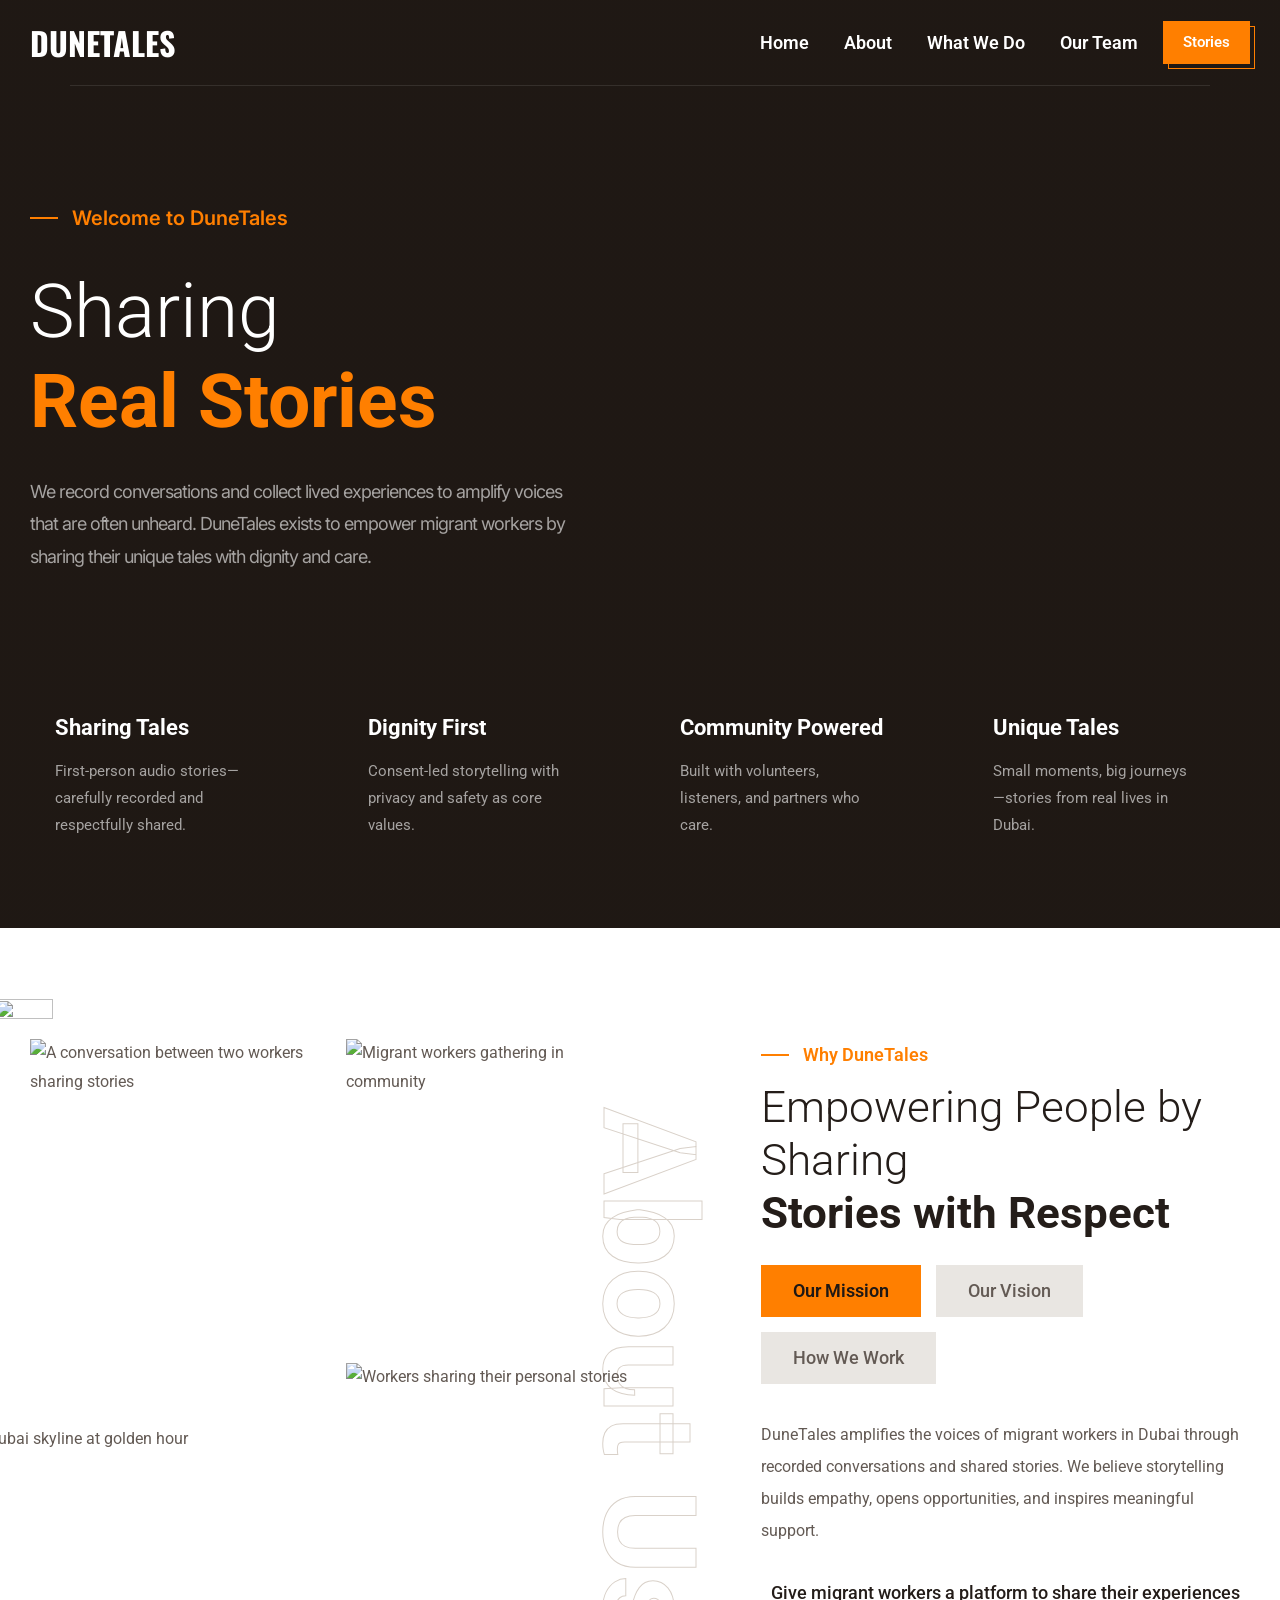
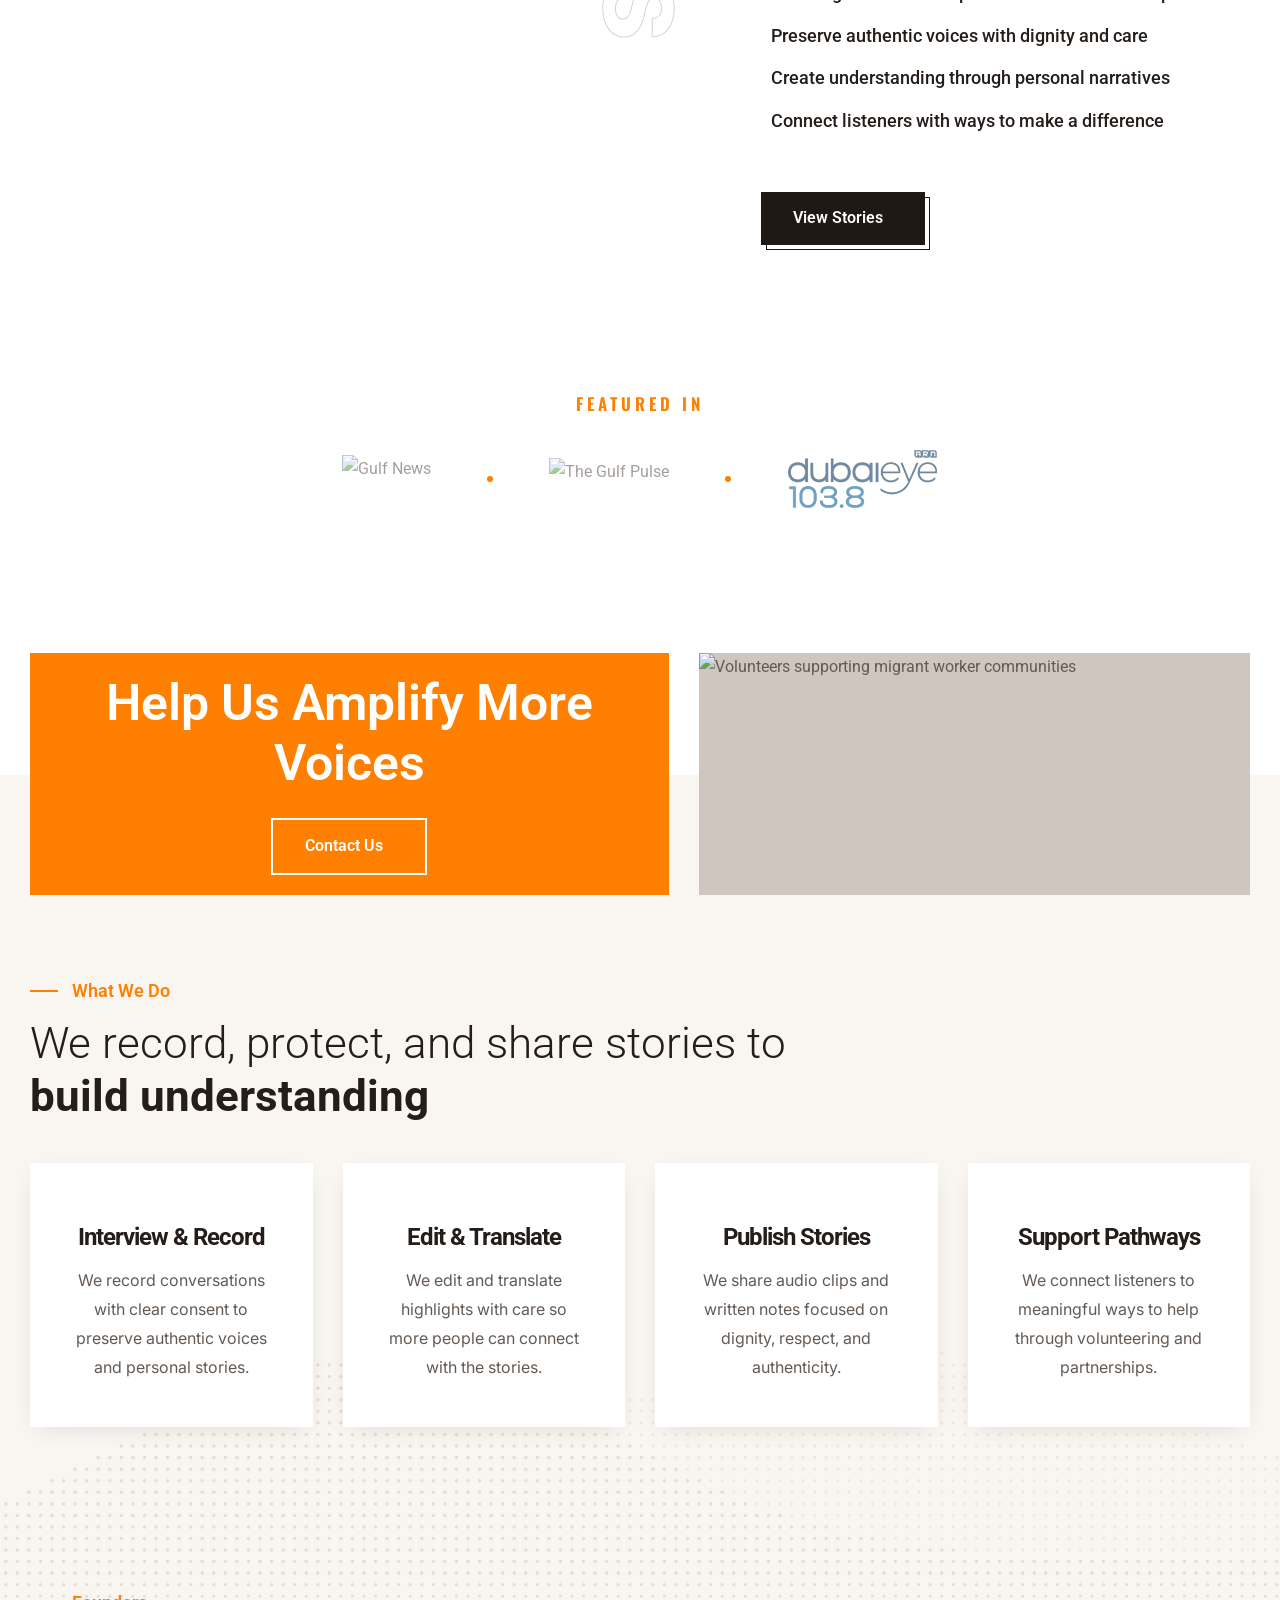
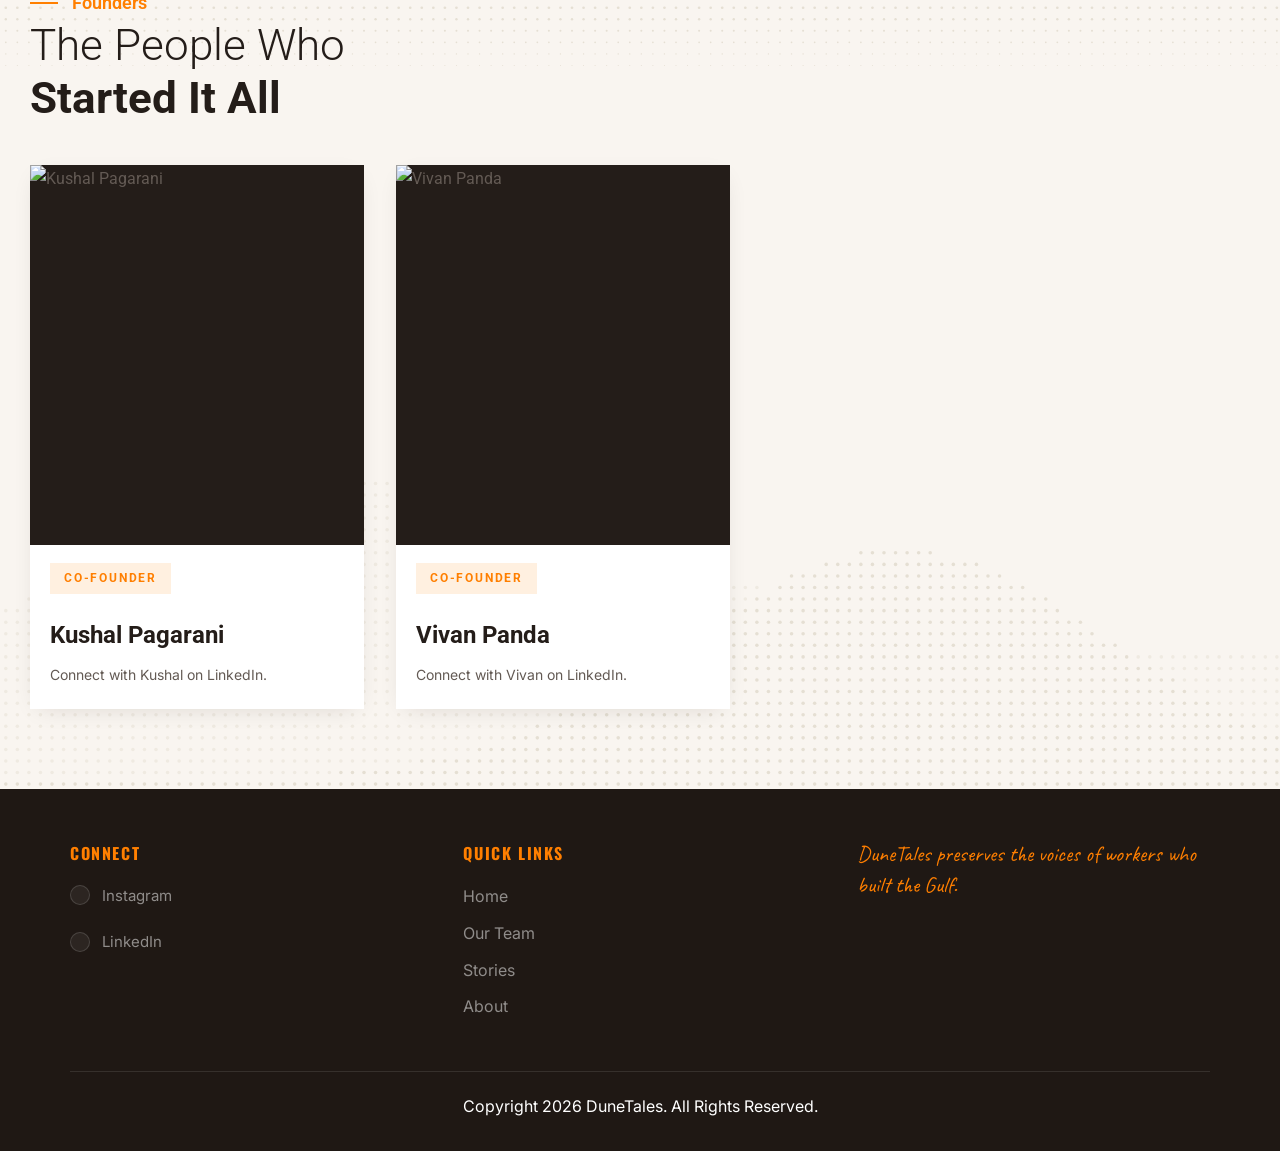
==== commit 0e9a2324: "Add Dubai Eye to Featured in press strip Links to the Dubai Eye 103.8 feature; logo extracted and op" ====
--- a/index.html
+++ b/index.html
@@ -650,8 +650,12 @@
               <img src="./assets/images/press/gulf-news.svg" alt="Gulf News" loading="lazy">
             </a>
             <span class="press-strip__dot" aria-hidden="true"></span>
-            <a class="press-strip__logo" href="https://thegulfpulse.com/dubai-students-dunetales-migrant-worker-stories/" target="_blank" rel="noopener" aria-label="Read The Gulf Pulse article about DuneTales (opens in a new tab)">
+            <a class="press-strip__logo press-strip__logo--pulse" href="https://thegulfpulse.com/dubai-students-dunetales-migrant-worker-stories/" target="_blank" rel="noopener" aria-label="Read The Gulf Pulse article about DuneTales (opens in a new tab)">
               <img src="./assets/images/press/the-gulf-pulse.svg" alt="The Gulf Pulse" loading="lazy">
+            </a>
+            <span class="press-strip__dot" aria-hidden="true"></span>
+            <a class="press-strip__logo press-strip__logo--dubai-eye" href="https://youtu.be/wkN-Sn-EZQ0?si=60Jc1iAve0ogFyNS" target="_blank" rel="noopener" aria-label="Watch the Dubai Eye feature about DuneTales (opens in a new tab)">
+              <img src="./assets/images/press/dubai-eye.png" alt="Dubai Eye 103.8" loading="lazy">
             </a>
           </div>
         </div>
--- a/assets/css/style.css
+++ b/assets/css/style.css
@@ -1749,13 +1749,15 @@
 }
 .press-strip__logo:is(:hover, :focus) { opacity: 1; }
 .press-strip__logo img { height: 48px; width: auto; display: block; }
-.press-strip__logo:last-of-type img { height: 42px; }
+.press-strip__logo--pulse img { height: 42px; }
+.press-strip__logo--dubai-eye img { height: 60px; }
 .press-strip__dot {
   width: 6px; height: 6px; border-radius: 50%;
   background: var(--pistachio); display: inline-block;
 }
 @media (max-width: 575px) {
   .press-strip__logo img,
-  .press-strip__logo:last-of-type img { height: 34px; }
+  .press-strip__logo--pulse img { height: 34px; }
+  .press-strip__logo--dubai-eye img { height: 44px; }
   .press-strip__logos { gap: 36px; }
 }
